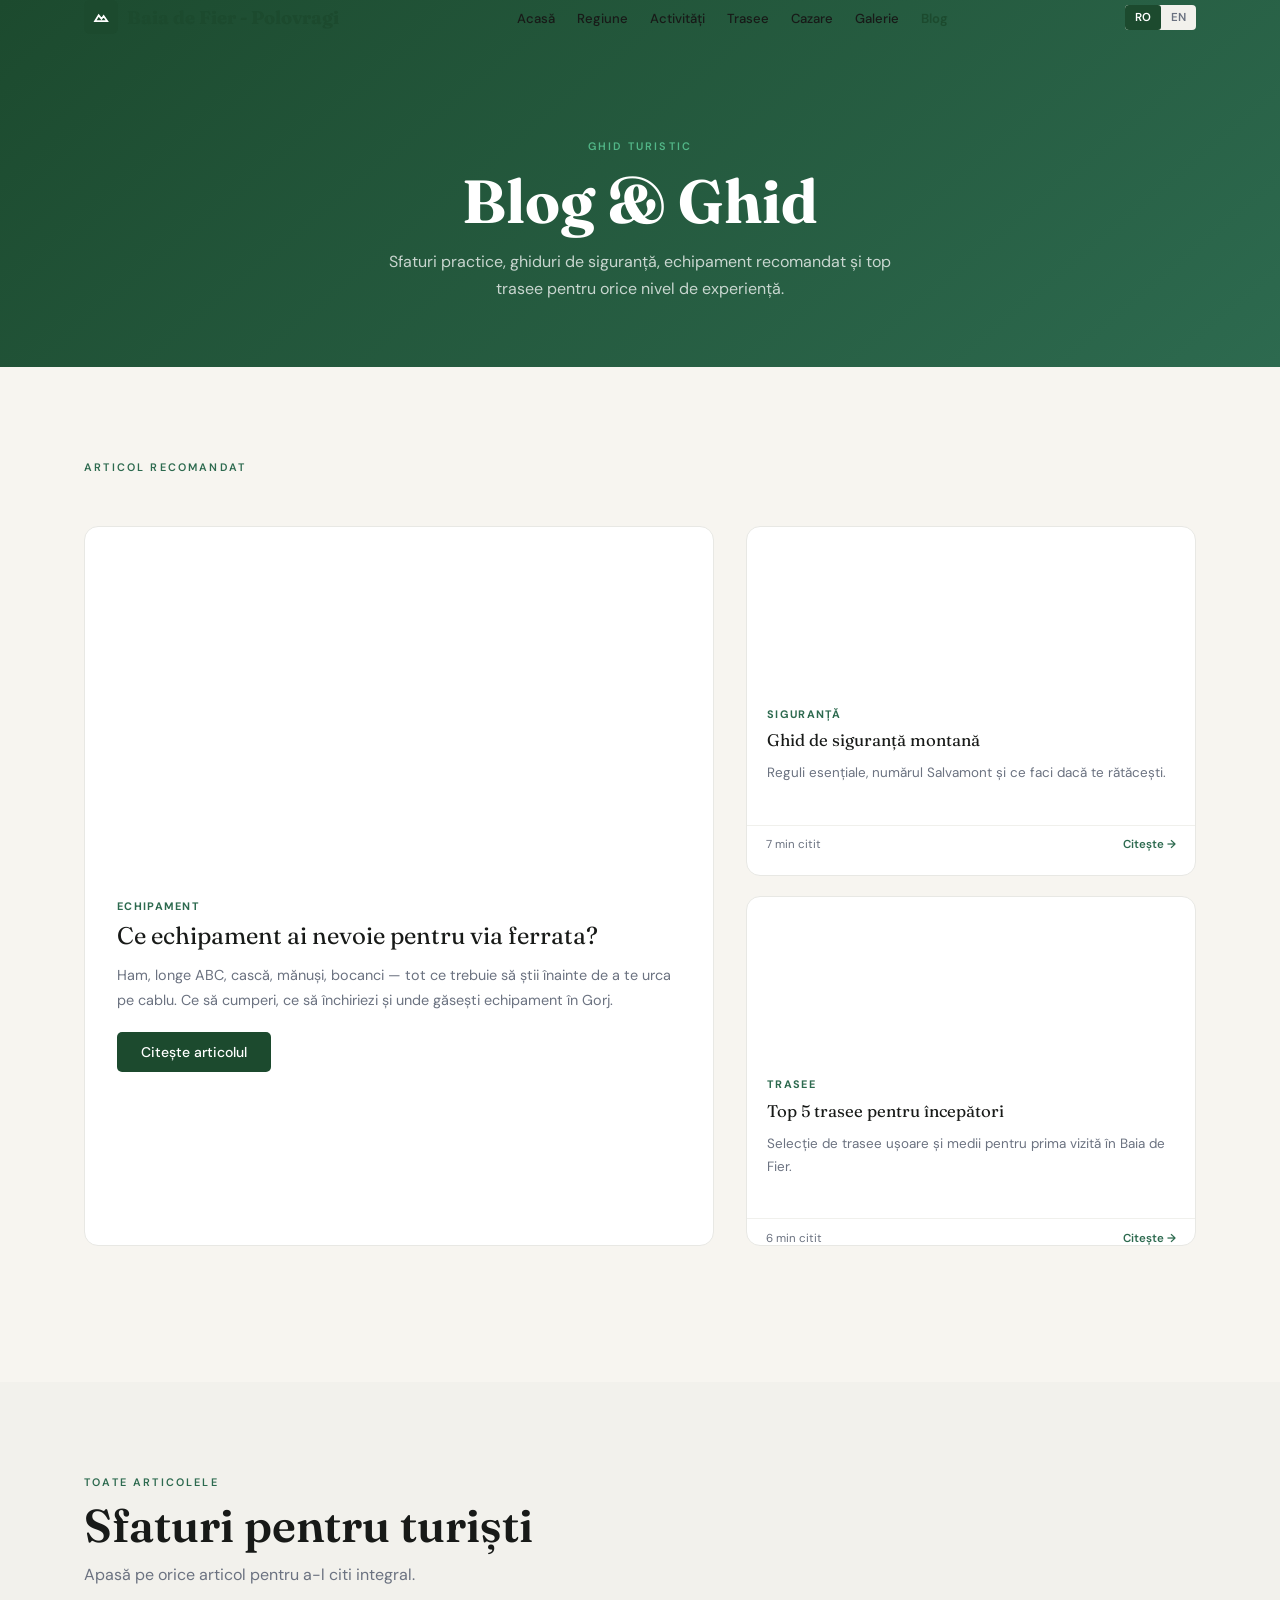
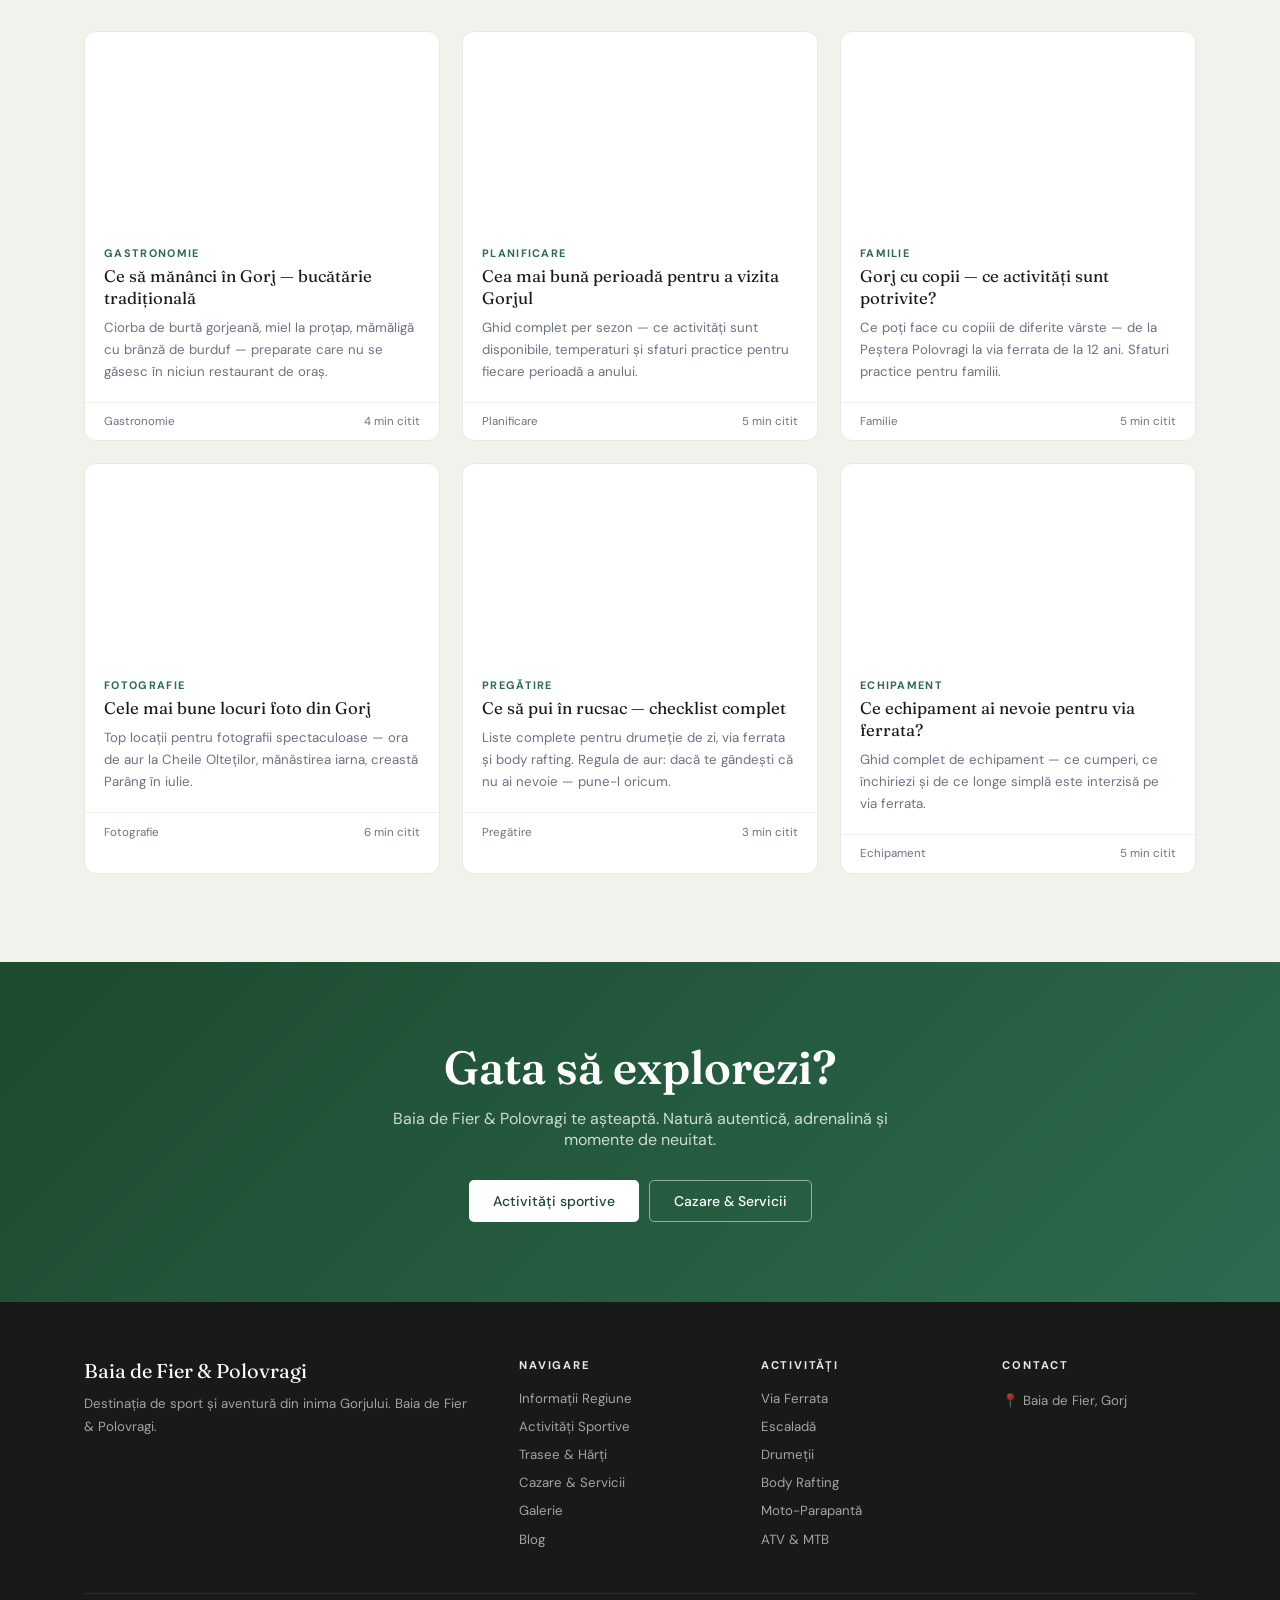
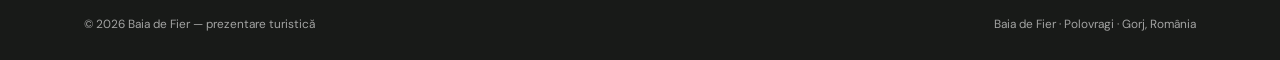
==== blog.html @ fd4edad9 "unu" ====
<!DOCTYPE html>
<html lang="ro">
<head>
  <meta charset="UTF-8">
  <meta name="viewport" content="width=device-width, initial-scale=1.0">
  <title>Baia de Fier · Blog &amp; Ghid Turistic</title>
  <link rel="stylesheet" href="style.css">
  <style>
    .bl-grid { display: grid; grid-template-columns: repeat(3,1fr); gap: 1.35rem; }
    @media(max-width:920px){ .bl-grid { grid-template-columns:1fr 1fr; } }
    @media(max-width:600px){ .bl-grid { grid-template-columns:1fr; } }
    .bl-featured { display: grid; grid-template-columns: 1.4fr 1fr; gap: 2rem; margin-bottom: 3rem; }
    .bl-feat-card { border-radius: 14px; overflow: hidden; border: 1px solid #E8E8E4; background: #fff; transition: transform .25s, box-shadow .25s; }
    .bl-feat-card:hover { transform: translateY(-4px); box-shadow: 0 10px 30px rgba(0,0,0,.1); }
    .bl-feat-img { height: 340px; background-size: cover; background-position: center; }
    .bl-feat-body { padding: 2rem; }
    .bl-feat-body .bl-cat { margin-bottom: .6rem; }
    .bl-feat-body .bl-title { font-family: var(--fd); font-size: 1.5rem; margin-bottom: .75rem; line-height: 1.2; }
    .bl-feat-body .bl-exc { font-size: .9rem; color: var(--gray); line-height: 1.7; margin-bottom: 1.25rem; }
    @media(max-width:920px){ .bl-featured { grid-template-columns:1fr; } .bl-feat-img { height:240px; } }
  </style>
</head>
<body data-page="blog">

<div class="ph">
  <div class="ph-bg" style="background-image:url('https://picsum.photos/seed/blog-trails3/1400/600')"></div>
  <div class="ph-cnt wrap">
    <span class="stag" data-ro="Ghid turistic" data-en="Travel guide">Ghid turistic</span>
    <h1 class="ph-title" data-ro="Blog &amp; Ghid" data-en="Blog &amp; Guide">Blog &amp; Ghid</h1>
    <p class="ph-sub" data-ro="Sfaturi practice, ghiduri de siguranță, echipament recomandat și top trasee pentru orice nivel de experiență." data-en="Practical tips, safety guides, recommended equipment and top trails for any experience level.">Sfaturi practice, ghiduri de siguranță, echipament recomandat și top trasee pentru orice nivel de experiență.</p>
  </div>
</div>

<!-- ══ FEATURED ══ -->
<section>
  <div class="wrap">
    <div class="sh fi-in">
      <span class="stag" data-ro="Articol recomandat" data-en="Featured article">Articol recomandat</span>
    </div>
    <div class="bl-featured fi-in">
      <div class="bl-feat-card" onclick="openArticle('gear')" style="cursor:pointer">
        <div class="bl-feat-img" style="background-image:url('https://contents.mediadecathlon.com/p2894906/k$0b443c9e25408b5d64302c4f862b2911/1920x0/3000pt1999/6000xcr3998/default.jpg?format=auto')"></div>
        <div class="bl-feat-body">
          <div class="bl-cat" data-ro="Echipament" data-en="Equipment">Echipament</div>
          <div class="bl-title" data-ro="Ce echipament ai nevoie pentru via ferrata?" data-en="What equipment do you need for via ferrata?">Ce echipament ai nevoie pentru via ferrata?</div>
          <div class="bl-exc" data-ro="Ham, longe ABC, cască, mănuși, bocanci — tot ce trebuie să știi înainte de a te urca pe cablu. Ce să cumperi, ce să închiriezi și unde găsești echipament în Gorj." data-en="Harness, ABC lanyard, helmet, gloves, boots — everything you need to know before getting on the cable. What to buy, what to rent and where to find equipment in Gorj.">Ham, longe ABC, cască, mănuși, bocanci — tot ce trebuie să știi înainte de a te urca pe cablu. Ce să cumperi, ce să închiriezi și unde găsești echipament în Gorj.</div>
          <span class="btn btn-g" style="pointer-events:none" data-ro="Citește articolul" data-en="Read article">Citește articolul</span>
        </div>
      </div>
      <div style="display:flex;flex-direction:column;gap:1.25rem">
        <div class="bl-feat-card" onclick="openArticle('safety')" style="cursor:pointer;flex:1">
          <div class="bl-feat-img" style="height:160px;background-image:url('https://www.experimenteaza.ro/img/cms/Blog%20images/trasee-montane-romania-14.jpg')"></div>
          <div class="bl-feat-body" style="padding:1.25rem">
            <div class="bl-cat" data-ro="Siguranță" data-en="Safety">Siguranță</div>
            <div class="bl-title" style="font-size:1.05rem" data-ro="Ghid de siguranță montană" data-en="Mountain safety guide">Ghid de siguranță montană</div>
            <div class="bl-exc" style="font-size:.84rem" data-ro="Reguli esențiale, numărul Salvamont și ce faci dacă te rătăcești." data-en="Essential rules, the Salvamont number and what to do if you get lost.">Reguli esențiale, numărul Salvamont și ce faci dacă te rătăcești.</div>
          </div>
          <div class="bl-ft"><span data-ro="7 min citit" data-en="7 min read">7 min citit</span><span style="color:var(--gm);font-weight:600" data-ro="Citește →" data-en="Read →">Citește →</span></div>
        </div>
        <div class="bl-feat-card" onclick="openArticle('trails')" style="cursor:pointer;flex:1">
          <div class="bl-feat-img" style="height:160px;background-image:url('https://lh4.googleusercontent.com/proxy/icbj_OOgL5id1TgN_hghYAtWOXfyF91XbpGsp7jiuIK8augYMpP3VASPiBxEh7qeA1uzDY6T6EzM1kDICVzZxSq8J-4b9YzqGs_ooemipY5tjv-e3GSs1U4s4Q')"></div>
          <div class="bl-feat-body" style="padding:1.25rem">
            <div class="bl-cat" data-ro="Trasee" data-en="Trails">Trasee</div>
            <div class="bl-title" style="font-size:1.05rem" data-ro="Top 5 trasee pentru începători" data-en="Top 5 beginner trails">Top 5 trasee pentru începători</div>
            <div class="bl-exc" style="font-size:.84rem" data-ro="Selecție de trasee ușoare și medii pentru prima vizită în Baia de Fier." data-en="Selection of easy and medium trails for a first visit to Baia de Fier.">Selecție de trasee ușoare și medii pentru prima vizită în Baia de Fier.</div>
          </div>
          <div class="bl-ft"><span data-ro="6 min citit" data-en="6 min read">6 min citit</span><span style="color:var(--gm);font-weight:600" data-ro="Citește →" data-en="Read →">Citește →</span></div>
        </div>
      </div>
    </div>
  </div>
</section>

<!-- ══ TOATE ARTICOLELE ══ -->
<section class="sec-alt">
  <div class="wrap">
    <div class="sh fi-in">
      <span class="stag" data-ro="Toate articolele" data-en="All articles">Toate articolele</span>
      <h2 class="stitle" data-ro="Sfaturi pentru turiști" data-en="Tips for tourists">Sfaturi pentru turiști</h2>
      <p class="ssub" data-ro="Apasă pe orice articol pentru a-l citi integral." data-en="Click on any article to read it in full.">Apasă pe orice articol pentru a-l citi integral.</p>
    </div>
    <div class="bl-grid fi-in">

      <div class="bl-card" onclick="openArticle('food')">
        <div class="bl-img" style="background-image:url('https://www.e-retete.ro/files/recipes/mamaliguta-la-cuptor.jpg')"></div>
        <div class="bl-body">
          <div class="bl-cat" data-ro="Gastronomie" data-en="Gastronomy">Gastronomie</div>
          <div class="bl-title" data-ro="Ce să mănânci în Gorj — bucătărie tradițională" data-en="What to eat in Gorj — traditional cuisine">Ce să mănânci în Gorj — bucătărie tradițională</div>
          <div class="bl-exc" data-ro="Ciorba de burtă gorjeană, miel la proțap, mămăligă cu brânză de burduf — preparate care nu se găsesc în niciun restaurant de oraș." data-en="Gorj tripe soup, spit-roasted lamb, polenta with sheep cheese — dishes you won't find in any city restaurant.">Ciorba de burtă gorjeană, miel la proțap, mămăligă cu brânză de burduf — preparate care nu se găsesc în niciun restaurant de oraș.</div>
        </div>
        <div class="bl-ft"><span data-ro="Gastronomie" data-en="Gastronomy">Gastronomie</span><span data-ro="4 min citit" data-en="4 min read">4 min citit</span></div>
      </div>

      <div class="bl-card" onclick="openArticle('season')">
        <div class="bl-img" style="background-image:url('https://picsum.photos/seed/blog-weather1/600/300')"></div>
        <div class="bl-body">
          <div class="bl-cat" data-ro="Planificare" data-en="Planning">Planificare</div>
          <div class="bl-title" data-ro="Cea mai bună perioadă pentru a vizita Gorjul" data-en="Best time to visit Gorj">Cea mai bună perioadă pentru a vizita Gorjul</div>
          <div class="bl-exc" data-ro="Ghid complet per sezon — ce activități sunt disponibile, temperaturi și sfaturi practice pentru fiecare perioadă a anului." data-en="Complete seasonal guide — what activities are available, temperatures and practical tips for each time of year.">Ghid complet per sezon — ce activități sunt disponibile, temperaturi și sfaturi practice pentru fiecare perioadă a anului.</div>
        </div>
        <div class="bl-ft"><span data-ro="Planificare" data-en="Planning">Planificare</span><span data-ro="5 min citit" data-en="5 min read">5 min citit</span></div>
      </div>

      <div class="bl-card" onclick="openArticle('family')">
        <div class="bl-img" style="background-image:url('https://encrypted-tbn0.gstatic.com/images?q=tbn:ANd9GcS_4CjuCdZ4XzBA4hDPydSouZMNAb34M56iOw&s')"></div>
        <div class="bl-body">
          <div class="bl-cat" data-ro="Familie" data-en="Family">Familie</div>
          <div class="bl-title" data-ro="Gorj cu copii — ce activități sunt potrivite?" data-en="Gorj with kids — what activities are suitable?">Gorj cu copii — ce activități sunt potrivite?</div>
          <div class="bl-exc" data-ro="Ce poți face cu copiii de diferite vârste — de la Peștera Polovragi la via ferrata de la 12 ani. Sfaturi practice pentru familii." data-en="What to do with children of different ages — from Polovragi Cave to via ferrata from age 12. Practical tips for families.">Ce poți face cu copiii de diferite vârste — de la Peștera Polovragi la via ferrata de la 12 ani. Sfaturi practice pentru familii.</div>
        </div>
        <div class="bl-ft"><span data-ro="Familie" data-en="Family">Familie</span><span data-ro="5 min citit" data-en="5 min read">5 min citit</span></div>
      </div>

      <div class="bl-card" onclick="openArticle('photo')">
        <div class="bl-img" style="background-image:url('https://www.radiooltenia.ro/wp-content/uploads/2024/04/polovragi.jpg')"></div>
        <div class="bl-body">
          <div class="bl-cat" data-ro="Fotografie" data-en="Photography">Fotografie</div>
          <div class="bl-title" data-ro="Cele mai bune locuri foto din Gorj" data-en="Best photo spots in Gorj">Cele mai bune locuri foto din Gorj</div>
          <div class="bl-exc" data-ro="Top locații pentru fotografii spectaculoase — ora de aur la Cheile Olteților, mănăstirea iarna, creastă Parâng în iulie." data-en="Top locations for spectacular photos — golden hour at Cheile Olteților, the monastery in winter, Parâng ridge in July.">Top locații pentru fotografii spectaculoase — ora de aur la Cheile Olteților, mănăstirea iarna, creastă Parâng în iulie.</div>
        </div>
        <div class="bl-ft"><span data-ro="Fotografie" data-en="Photography">Fotografie</span><span data-ro="6 min citit" data-en="6 min read">6 min citit</span></div>
      </div>

      <div class="bl-card" onclick="openArticle('pack')">
        <div class="bl-img" style="background-image:url('https://cdn.backpacker.com/wp-content/uploads/2025/04/backpacking-maven-Megan-Robertson_h.jpg')"></div>
        <div class="bl-body">
          <div class="bl-cat" data-ro="Pregătire" data-en="Preparation">Pregătire</div>
          <div class="bl-title" data-ro="Ce să pui în rucsac — checklist complet" data-en="What to pack — complete checklist">Ce să pui în rucsac — checklist complet</div>
          <div class="bl-exc" data-ro="Liste complete pentru drumeție de zi, via ferrata și body rafting. Regula de aur: dacă te gândești că nu ai nevoie — pune-l oricum." data-en="Complete lists for a day hike, via ferrata and body rafting. Golden rule: if you think you don't need it — pack it anyway.">Liste complete pentru drumeție de zi, via ferrata și body rafting. Regula de aur: dacă te gândești că nu ai nevoie — pune-l oricum.</div>
        </div>
        <div class="bl-ft"><span data-ro="Pregătire" data-en="Preparation">Pregătire</span><span data-ro="3 min citit" data-en="3 min read">3 min citit</span></div>
      </div>

      <div class="bl-card" onclick="openArticle('gear')">
        <div class="bl-img" style="background-image:url('https://contents.mediadecathlon.com/p2894906/k$0b443c9e25408b5d64302c4f862b2911/1920x0/3000pt1999/6000xcr3998/default.jpg?format=auto')"></div>
        <div class="bl-body">
          <div class="bl-cat" data-ro="Echipament" data-en="Equipment">Echipament</div>
          <div class="bl-title" data-ro="Ce echipament ai nevoie pentru via ferrata?" data-en="What equipment do you need for via ferrata?">Ce echipament ai nevoie pentru via ferrata?</div>
          <div class="bl-exc" data-ro="Ghid complet de echipament — ce cumperi, ce închiriezi și de ce longe simplă este interzisă pe via ferrata." data-en="Complete equipment guide — what to buy, what to rent and why a simple lanyard is forbidden on via ferrata.">Ghid complet de echipament — ce cumperi, ce închiriezi și de ce longe simplă este interzisă pe via ferrata.</div>
        </div>
        <div class="bl-ft"><span data-ro="Echipament" data-en="Equipment">Echipament</span><span data-ro="5 min citit" data-en="5 min read">5 min citit</span></div>
      </div>

    </div>
  </div>
</section>

<script src="components.js"></script>
<script src="articles.js"></script>
</body>
</html>
---- style.css ----
/* ═══════════════════════════════════════════
   Baia de Fier — Shared Stylesheet
   ═══════════════════════════════════════════ */

@import url('https://fonts.googleapis.com/css2?family=Fraunces:ital,opsz,wght@0,9..144,300;0,9..144,600;0,9..144,700;1,9..144,400&family=DM+Sans:wght@300;400;500;600&display=swap');

/* ── VARIABLES ── */
:root {
  --gd:    #1C4A2E;   /* green dark  */
  --gm:    #2D6A4F;   /* green mid   */
  --gl:    #52B788;   /* green light */
  --gp:    #D8F3DC;   /* green pale  */
  --white: #F7F5F0;
  --dark:  #181A18;
  --gray:  #6B7280;
  --grl:   #F2F1EC;   /* gray light  */
  --fd: 'Fraunces', Georgia, serif;
  --fb: 'DM Sans', system-ui, sans-serif;
  --nh: 70px;
}

/* ── RESET ── */
*, *::before, *::after { box-sizing: border-box; margin: 0; padding: 0; }
html { scroll-behavior: smooth; }
body { font-family: var(--fb); background: var(--white); color: var(--dark); overflow-x: hidden; }
img  { display: block; width: 100%; object-fit: cover; }
a    { text-decoration: none; color: inherit; }
ul   { list-style: none; }

/* ── TYPOGRAPHY ── */
h1,h2,h3,h4 { font-family: var(--fd); font-weight: 600; line-height: 1.12; }
.stag {
  display: inline-block; font-family: var(--fb);
  font-size: .68rem; font-weight: 600; letter-spacing: .2em;
  text-transform: uppercase; color: var(--gm); margin-bottom: .65rem;
}
.stitle { font-size: clamp(1.9rem, 3.6vw, 2.9rem); }
.ssub   { font-size: 1rem; color: var(--gray); max-width: 560px; line-height: 1.75; margin-top: .6rem; }

/* ── LAYOUT ── */
.wrap { max-width: 1160px; margin: 0 auto; padding: 0 24px; }
section { padding: 88px 0; }
.sh   { margin-bottom: 2.6rem; }
.sh.c { text-align: center; }
.sh.c .ssub { margin: .6rem auto 0; }

/* ── BUTTONS ── */
.btn {
  display: inline-flex; align-items: center; gap: 7px;
  padding: 11px 24px; border-radius: 5px;
  font-family: var(--fb); font-size: .875rem; font-weight: 500;
  cursor: pointer; border: none; transition: all .22s ease;
  white-space: nowrap;
}
.btn-g  { background: var(--gd); color: #fff; }
.btn-g:hover { background: var(--gm); transform: translateY(-2px); }
.btn-o  { background: transparent; color: var(--gd); border: 1.5px solid var(--gd); }
.btn-o:hover { background: var(--gd); color: #fff; }
.btn-w  { background: #fff; color: var(--gd); }
.btn-w:hover { background: var(--gp); }
.btn-wo { background: transparent; color: #fff; border: 1.5px solid rgba(255,255,255,.5); }
.btn-wo:hover { background: rgba(255,255,255,.1); }

/* ── NAV ── */
#nav {
  position: fixed; top: 0; left: 0; right: 0;
  height: var(--nh); z-index: 1000;
  transition: background .3s, box-shadow .3s;
}
#nav.s {
  background: rgba(247,245,240,.96);
  backdrop-filter: blur(14px);
  box-shadow: 0 1px 0 rgba(0,0,0,.07);
}
.nav-in { display: flex; align-items: center; justify-content: space-between; height: 100%; }
.nav-logo {
  display: flex; align-items: center; gap: 9px;
  font-family: var(--fd); font-size: 1.15rem; font-weight: 700;
  color: #fff; transition: color .3s; flex-shrink: 0;
}
body:not(.hero-page) #nav .nav-logo,
#nav.s .nav-logo { color: var(--gd); }
.logo-box {
  width: 34px; height: 34px; background: var(--gd);
  border-radius: 6px; display: flex; align-items: center; justify-content: center;
  flex-shrink: 0;
}
.nav-ul { display: flex; align-items: center; gap: 2px; }
.nav-ul a {
  font-size: .82rem; font-weight: 500; padding: 6px 10px; border-radius: 4px;
  color: rgba(255,255,255,.88); transition: all .2s; white-space: nowrap;
}
body:not(.hero-page) #nav .nav-ul a,
#nav.s .nav-ul a { color: var(--dark); }
.nav-ul a:hover { background: rgba(255,255,255,.14); }
body:not(.hero-page) #nav .nav-ul a:hover,
#nav.s .nav-ul a:hover { background: var(--gp); color: var(--gd); }
.nav-ul a.active { color: var(--gl) !important; }
body:not(.hero-page) #nav .nav-ul a.active,
#nav.s .nav-ul a.active { color: var(--gd) !important; font-weight: 600; }
.nav-r { display: flex; align-items: center; gap: 10px; }
.ls { display: flex; background: rgba(255,255,255,.14); border-radius: 4px; overflow: hidden; }
body:not(.hero-page) #nav .ls,
#nav.s .ls { background: var(--grl); }
.lb {
  padding: 5px 10px; font-size: .72rem; font-weight: 600;
  color: rgba(255,255,255,.65); cursor: pointer; border: none;
  background: none; font-family: var(--fb); transition: all .2s;
}
body:not(.hero-page) #nav .lb,
#nav.s .lb { color: var(--gray); }
.lb.a { background: var(--gd) !important; color: #fff !important; border-radius: 3px; }
.hb { display: none; flex-direction: column; gap: 5px; cursor: pointer; padding: 4px; }
.hb span { display: block; width: 22px; height: 2px; background: #fff; border-radius: 2px; transition: all .3s; }
body:not(.hero-page) #nav .hb span,
#nav.s .hb span { background: var(--dark); }

/* ── MOBILE MENU ── */
.mm {
  display: none; position: fixed; top: var(--nh); left: 0; right: 0;
  background: rgba(247,245,240,.97); backdrop-filter: blur(14px);
  padding: 1.25rem; flex-direction: column; gap: 3px;
  border-bottom: 1px solid #E5E5DF; z-index: 999;
}
.mm.on { display: flex; }
.mm a { padding: 11px 14px; border-radius: 7px; font-weight: 500; color: var(--dark); transition: background .2s; }
.mm a:hover { background: var(--gp); color: var(--gd); }
.mm a.active { background: var(--gp); color: var(--gd); font-weight: 600; }

/* ── PAGE HERO (sub-pages) ── */
.ph {
  padding: calc(var(--nh) + 64px) 0 64px;
  position: relative; overflow: hidden;
  background: linear-gradient(140deg, var(--gd) 0%, var(--gm) 100%);
  color: #fff; text-align: center;
}
.ph-bg {
  position: absolute; inset: 0;
  background-size: cover; background-position: center;
  opacity: .18;
}
.ph-cnt { position: relative; }
.ph .stag { color: var(--gl); }
.ph-title { font-family: var(--fd); font-size: clamp(2.2rem, 5vw, 3.8rem); font-weight: 700; margin-top: .3rem; }
.ph-sub { opacity: .75; max-width: 520px; margin: .75rem auto 0; line-height: 1.7; }

/* ── HERO (homepage) ── */
#hero {
  position: relative; height: 100vh; min-height: 600px;
  display: flex; align-items: center; overflow: hidden;
}
.h-bg { position: absolute; inset: 0; background-size: cover; background-position: center; }
.h-ov { position: absolute; inset: 0; background: linear-gradient(140deg, rgba(18,52,26,.74) 0%, rgba(0,0,0,.3) 100%); }
.h-cnt { position: relative; text-align: center; color: #fff; max-width: 740px; padding: 0 24px; margin: 0 auto; }
.h-pill {
  display: inline-flex; align-items: center; gap: 8px;
  background: rgba(255,255,255,.11); border: 1px solid rgba(255,255,255,.22);
  backdrop-filter: blur(4px); padding: 6px 18px; border-radius: 100px;
  font-size: .73rem; font-weight: 500; letter-spacing: .1em;
  text-transform: uppercase; margin-bottom: 1.4rem;
}
.h-pill::before { content:''; width:6px; height:6px; background:var(--gl); border-radius:50%; }
.h-title { font-size: clamp(2.9rem, 7.5vw, 5.6rem); font-weight: 700; letter-spacing: -.025em; margin-bottom: 1.1rem; }
.h-title em { font-style: italic; color: var(--gl); }
.h-sub { font-size: 1.05rem; line-height: 1.72; opacity: .84; margin-bottom: 2rem; max-width: 520px; margin-left: auto; margin-right: auto; }
.h-ctas { display: flex; gap: 10px; justify-content: center; flex-wrap: wrap; }
.h-scroll {
  position: absolute; bottom: 1.8rem; left: 50%; transform: translateX(-50%);
  display: flex; flex-direction: column; align-items: center; gap: 5px;
  color: rgba(255,255,255,.5); font-size: .68rem; letter-spacing: .12em; text-transform: uppercase;
  animation: bob 2.2s ease infinite;
}
@keyframes bob { 0%,100%{transform:translateX(-50%) translateY(0)} 50%{transform:translateX(-50%) translateY(7px)} }

/* ── STATS BAR ── */
.stats { background: var(--gd); }
.stats-g { display: grid; grid-template-columns: repeat(4,1fr); max-width: 1160px; margin: 0 auto; }
.stat { padding: 26px 20px; text-align: center; color: #fff; border-right: 1px solid rgba(255,255,255,.1); }
.stat:last-child { border: none; }
.stat-n { font-family: var(--fd); font-size: 2rem; font-weight: 700; color: var(--gl); }
.stat-l { font-size: .73rem; opacity: .65; margin-top: 3px; letter-spacing: .07em; text-transform: uppercase; }

/* ── TWO COLUMN ── */
.tc { display: grid; grid-template-columns: 1fr 1fr; gap: 5rem; align-items: center; }
.tc.rev { direction: rtl; }
.tc.rev > * { direction: ltr; }
.img-w { position: relative; }
.img-main { border-radius: 12px; height: 420px; object-fit: cover; width: 100%; }
.img-acc { position: absolute; bottom: -28px; right: -28px; width: 52%; height: 190px; border-radius: 10px; border: 5px solid var(--white); object-fit: cover; }
.fi-list { margin-top: 1.4rem; display: flex; flex-direction: column; gap: 11px; }
.fi { display: flex; align-items: flex-start; gap: 11px; font-size: .88rem; line-height: 1.55; }
.fi-icon { width: 34px; height: 34px; flex-shrink: 0; background: var(--gp); border-radius: 7px; display: flex; align-items: center; justify-content: center; }
.fi strong { display: block; margin-bottom: 2px; }
.fi small { color: var(--gray); font-size: .83rem; }

/* ── ACTIVITY CARDS ── */
.card-ov  { position: absolute; inset: 0; background: linear-gradient(to top, rgba(12,38,18,.88) 0%, transparent 55%); }
.card-cnt { position: absolute; bottom: 0; left: 0; right: 0; padding: 1.4rem; color: #fff; }
.card-tag { font-size: .66rem; font-weight: 700; letter-spacing: .14em; text-transform: uppercase; color: var(--gl); margin-bottom: .35rem; }
.card-title { font-family: var(--fd); font-size: 1.4rem; font-weight: 600; }
.card-lnk { display: inline-flex; align-items: center; gap: 4px; font-size: .78rem; margin-top: .5rem; color: rgba(255,255,255,.7); transition: color .2s; }
.card-lnk:hover { color: var(--gl); }
.card-desc { font-size: .8rem; opacity: .78; margin-top: .35rem; line-height: 1.55; }

/* ── PREVIEW GRIDS (homepage) ── */
.prev-2 { display: grid; grid-template-columns: 1fr 1fr; gap: 1.25rem; }
.prev-2 .pc { border-radius: 12px; overflow: hidden; position: relative; height: 360px; cursor: pointer; transition: transform .3s; }
.prev-2 .pc:first-child { height: 380px; }
.prev-2 .pc:hover { transform: translateY(-5px); }
.pc-bg { position: absolute; inset: 0; background-size: cover; background-position: center; transition: transform .55s; }
.prev-2 .pc:hover .pc-bg { transform: scale(1.05); }

.prev-3 { display: grid; grid-template-columns: repeat(3,1fr); gap: 1.25rem; }

/* ── TRAIL CARDS ── */
.tr-card { background: #fff; border-radius: 12px; overflow: hidden; box-shadow: 0 2px 14px rgba(0,0,0,.055); }
.tr-img { height: 195px; background-size: cover; background-position: center; }
.tr-body { padding: 1.4rem; }
.tr-meta { display: flex; gap: .65rem; margin-bottom: .65rem; flex-wrap: wrap; }
.badge { display: inline-flex; align-items: center; gap: 3px; font-size: .68rem; font-weight: 600; padding: 3px 10px; border-radius: 100px; }
.bg { background: var(--gp); color: var(--gd); }
.bo { background: #FFF3E0; color: #E65100; }
.br { background: #FFEBEE; color: #C62828; }
.bn { background: #F0F0EC; color: #555; }
.tr-name { font-family: var(--fd); font-size: 1.12rem; margin-bottom: .45rem; }
.tr-desc { font-size: .84rem; color: var(--gray); line-height: 1.65; }

/* ── CAZARE CARDS ── */
.cc { background: #fff; border-radius: 12px; overflow: hidden; border: 1px solid #E8E8E4; transition: box-shadow .25s, transform .25s; }
.cc:hover { box-shadow: 0 8px 28px rgba(0,0,0,.1); transform: translateY(-4px); }
.cc-img { height: 195px; background-size: cover; background-position: center; }
.cc-body { padding: 1.15rem 1.25rem .5rem; }
.cc-type { font-size: .68rem; font-weight: 700; text-transform: uppercase; letter-spacing: .1em; color: var(--gm); margin-bottom: .2rem; }
.cc-name { font-family: var(--fd); font-size: 1.05rem; margin-bottom: .2rem; }
.stars { color: #F59E0B; font-size: .78rem; }
.cc-det { font-size: .8rem; color: var(--gray); line-height: 1.65; margin-top: .45rem; }
.cc-ft { display: flex; align-items: center; justify-content: space-between; padding: .75rem 1.25rem 1.15rem; }
.cc-price { font-family: var(--fd); font-weight: 600; font-size: .95rem; color: var(--gd); }
.cc-price span { font-size: .72rem; font-weight: 400; color: var(--gray); }

/* ── GALLERY ── */
.gg { columns: 3; gap: 10px; margin-top: 2.25rem; }
.gi { break-inside: avoid; border-radius: 8px; overflow: hidden; margin-bottom: 10px; position: relative; cursor: pointer; }
.gi img { transition: transform .4s; width: 100%; display: block; }
.gi:hover img { transform: scale(1.04); }
.gi-ov { position: absolute; inset: 0; background: rgba(18,52,28,.42); opacity: 0; transition: opacity .3s; display: flex; align-items: center; justify-content: center; }
.gi:hover .gi-ov { opacity: 1; }

/* Lightbox */
#lb { display: none; position: fixed; inset: 0; z-index: 2000; background: rgba(0,0,0,.92); align-items: center; justify-content: center; }
#lb.on { display: flex; }
#lb img { max-width: 90vw; max-height: 90vh; border-radius: 8px; object-fit: contain; }
#lb-x { position: absolute; top: 1.25rem; right: 1.5rem; color: #fff; font-size: 1.8rem; cursor: pointer; background: none; border: none; }

/* ── BLOG CARDS ── */
.bl-card { border-radius: 12px; overflow: hidden; border: 1px solid #E8E8E4; transition: transform .25s, box-shadow .25s; background: #fff; }
.bl-card:hover { transform: translateY(-4px); box-shadow: 0 8px 26px rgba(0,0,0,.085); }
.bl-img { height: 195px; background-size: cover; background-position: center; }
.bl-body { padding: 1.2rem; }
.bl-cat { font-size: .68rem; font-weight: 700; letter-spacing: .12em; text-transform: uppercase; color: var(--gm); margin-bottom: .4rem; }
.bl-title { font-family: var(--fd); font-size: 1.05rem; margin-bottom: .45rem; line-height: 1.3; }
.bl-exc { font-size: .83rem; color: var(--gray); line-height: 1.65; }
.bl-ft { display: flex; justify-content: space-between; padding: .7rem 1.2rem; border-top: 1px solid #F0F0EC; font-size: .72rem; color: var(--gray); }

/* ── REVIEWS ── */
.rv-g { display: grid; grid-template-columns: repeat(3,1fr); gap: 1.35rem; margin-top: 1.75rem; }
.rv { background: #fff; border-radius: 12px; padding: 1.6rem; box-shadow: 0 2px 12px rgba(0,0,0,.045); }
.rv-stars { color: #F59E0B; margin-bottom: .65rem; font-size: .88rem; }
.rv-txt { font-size: .88rem; line-height: 1.72; color: var(--gray); font-style: italic; margin-bottom: .9rem; }
.rv-who { display: flex; align-items: center; gap: 9px; }
.rv-av { width: 36px; height: 36px; border-radius: 50%; background: var(--gp); display: flex; align-items: center; justify-content: center; font-weight: 700; font-size: .82rem; color: var(--gd); flex-shrink: 0; }
.rv-n { font-weight: 600; font-size: .85rem; }
.rv-l { font-size: .72rem; color: var(--gray); }

/* ── CAZARE TABS ── */
.ctabs { display: flex; gap: 7px; margin-bottom: 2.25rem; flex-wrap: wrap; }
.ctab { padding: 7px 18px; border-radius: 100px; font-size: .83rem; font-weight: 500; cursor: pointer; border: 1.5px solid #DEDED8; background: #fff; color: var(--gray); transition: all .2s; font-family: var(--fb); }
.ctab.a { background: var(--gd); color: #fff; border-color: var(--gd); }
.ctab:hover:not(.a) { border-color: var(--gm); color: var(--gd); }

/* ── MAP PLACEHOLDER ── */
.map-ph { background: #E8F5E9; border-radius: 12px; height: 360px; display: flex; flex-direction: column; align-items: center; justify-content: center; gap: 10px; border: 2px dashed var(--gl); color: var(--gm); }
.map-ph svg { width: 44px; height: 44px; opacity: .45; }
.map-ph p { font-size: .86rem; opacity: .65; }
.map-ph strong { font-size: 1rem; }

/* ── CTA BANNER ── */
.cta { background: linear-gradient(135deg, var(--gd) 0%, var(--gm) 100%); padding: 80px 0; text-align: center; color: #fff; }
.cta h2 { font-family: var(--fd); font-size: clamp(1.9rem, 3.8vw, 2.9rem); margin-bottom: .9rem; }
.cta p { opacity: .78; margin-bottom: 1.9rem; max-width: 500px; margin-left: auto; margin-right: auto; }
.cta-ctas { display: flex; gap: 10px; justify-content: center; flex-wrap: wrap; }

/* ── FOOTER ── */
footer { background: var(--dark); color: rgba(255,255,255,.6); padding: 56px 0 28px; }
.ft-g { display: grid; grid-template-columns: 2fr 1fr 1fr 1fr; gap: 3rem; padding-bottom: 2.75rem; border-bottom: 1px solid rgba(255,255,255,.08); }
.ft-brand { font-family: var(--fd); color: #fff; font-size: 1.25rem; margin-bottom: .6rem; }
.ft-desc { font-size: .83rem; line-height: 1.72; }
.ft-h { font-size: .7rem; font-weight: 700; letter-spacing: .16em; text-transform: uppercase; color: rgba(255,255,255,.9); margin-bottom: .9rem; }
.ft-ul li + li { margin-top: .45rem; }
.ft-ul a { font-size: .83rem; transition: color .2s; }
.ft-ul a:hover { color: var(--gl); }
.ft-bot { display: flex; justify-content: space-between; align-items: center; padding-top: 1.4rem; font-size: .74rem; }

/* ── INFO CARDS (region full page) ── */
.ri-g { display: grid; grid-template-columns: repeat(3,1fr); gap: 1.4rem; }
.ri-card { background: var(--grl); border-radius: 12px; overflow: hidden; }
.ri-img { height: 190px; object-fit: cover; width: 100%; }
.ri-body { padding: 1.4rem; }
.ri-body h3 { font-family: var(--fd); font-size: 1.1rem; margin-bottom: .45rem; }
.ri-body p { font-size: .86rem; color: var(--gray); line-height: 1.7; }

/* ── ACTIVITIES FULL GRID ── */
.af { display: grid; grid-template-columns: repeat(4,1fr); gap: .9rem; }
.afc { border-radius: 10px; overflow: hidden; position: relative; height: 250px; transition: transform .28s; cursor: pointer; }
.afc:nth-child(1),.afc:nth-child(2) { grid-column: span 2; height: 320px; }
.afc:hover { transform: translateY(-4px); }
.afc-bg { position: absolute; inset: 0; background-size: cover; background-position: center; }

/* ── SCROLL FADE ── */
.fi-in { opacity: 0; transform: translateY(22px); transition: opacity .55s ease, transform .55s ease; }
.fi-in.vis { opacity: 1; transform: none; }

/* ── SECTION DIVIDERS ── */
.sec-alt { background: var(--grl); }
.sec-dark { background: var(--gd); color: #fff; }
.sec-dark .stag { color: var(--gl); }
.sec-dark .stitle { color: #fff; }
.sec-dark .ssub { color: rgba(255,255,255,.65); }
.sec-green { background: var(--gp); }

/* ── RESPONSIVE ── */
@media(max-width:920px) {
  .nav-ul { display: none; }
  .hb { display: flex; }
  .tc { grid-template-columns: 1fr; gap: 2.2rem; }
  .tc.rev { direction: ltr; }
  .img-acc { display: none; }
  .ri-g,.rv-g { grid-template-columns: 1fr; }
  .gg { columns: 2; }
  .stats-g { grid-template-columns: repeat(2,1fr); }
  .ft-g { grid-template-columns: 1fr 1fr; gap: 2rem; }
  .af { grid-template-columns: 1fr 1fr; }
  .afc:nth-child(1),.afc:nth-child(2) { grid-column: span 2; }
  .prev-3 { grid-template-columns: 1fr 1fr; }
  .prev-2 .pc:first-child { height: 310px; }
}
@media(max-width:600px) {
  section { padding: 64px 0; }
  .prev-2 { grid-template-columns: 1fr; }
  .prev-3 { grid-template-columns: 1fr; }
  .af { grid-template-columns: 1fr; }
  .afc:nth-child(1),.afc:nth-child(2) { grid-column: auto; }
  .gg { columns: 1; }
  .stats-g { grid-template-columns: repeat(2,1fr); }
  .ft-g { grid-template-columns: 1fr; }
  .ft-bot { flex-direction: column; gap: .5rem; text-align: center; }
  .rv-g { grid-template-columns: 1fr; }
}

/* ── ARTICLE MODAL ── */
.modal-overlay {
  display: none; position: fixed; inset: 0; z-index: 3000;
  background: rgba(0,0,0,.6); backdrop-filter: blur(6px);
  align-items: center; justify-content: center; padding: 20px;
}
.modal-overlay.on { display: flex; }
.modal-box {
  background: var(--white); border-radius: 16px;
  max-width: 720px; width: 100%; max-height: 88vh;
  overflow-y: auto; position: relative;
  box-shadow: 0 24px 80px rgba(0,0,0,.25);
  animation: mslide .28s ease;
}
@keyframes mslide { from{opacity:0;transform:translateY(18px)} to{opacity:1;transform:none} }
.modal-img { width: 100%; height: 280px; object-fit: cover; border-radius: 16px 16px 0 0; }
.modal-body { padding: 2rem 2.25rem 2.5rem; }
.modal-cat { font-size: .68rem; font-weight: 700; letter-spacing: .14em; text-transform: uppercase; color: var(--gm); margin-bottom: .5rem; }
.modal-title { font-family: var(--fd); font-size: 1.65rem; font-weight: 700; line-height: 1.15; margin-bottom: 1.1rem; }
.modal-content { font-size: .93rem; line-height: 1.8; color: #3a3a3a; }
.modal-content p { margin-bottom: 1rem; }
.modal-content h4 { font-family: var(--fd); font-size: 1.05rem; margin: 1.4rem 0 .5rem; color: var(--gd); }
.modal-content ul { padding-left: 1.2rem; margin-bottom: 1rem; }
.modal-content ul li { margin-bottom: .4rem; list-style: disc; }
.modal-content strong { color: var(--dark); }
.modal-close {
  position: absolute; top: 14px; right: 16px;
  width: 34px; height: 34px; border-radius: 50%;
  background: rgba(0,0,0,.35); border: none; cursor: pointer;
  display: flex; align-items: center; justify-content: center;
  color: #fff; font-size: 1.1rem; line-height: 1; transition: background .2s;
}
.modal-close:hover { background: rgba(0,0,0,.6); }
.bl-card, .bl-feat-card { cursor: pointer; }
@media(max-width:600px) { .modal-body { padding: 1.4rem 1.25rem 2rem; } .modal-img { height: 200px; } .modal-title { font-size: 1.3rem; } }
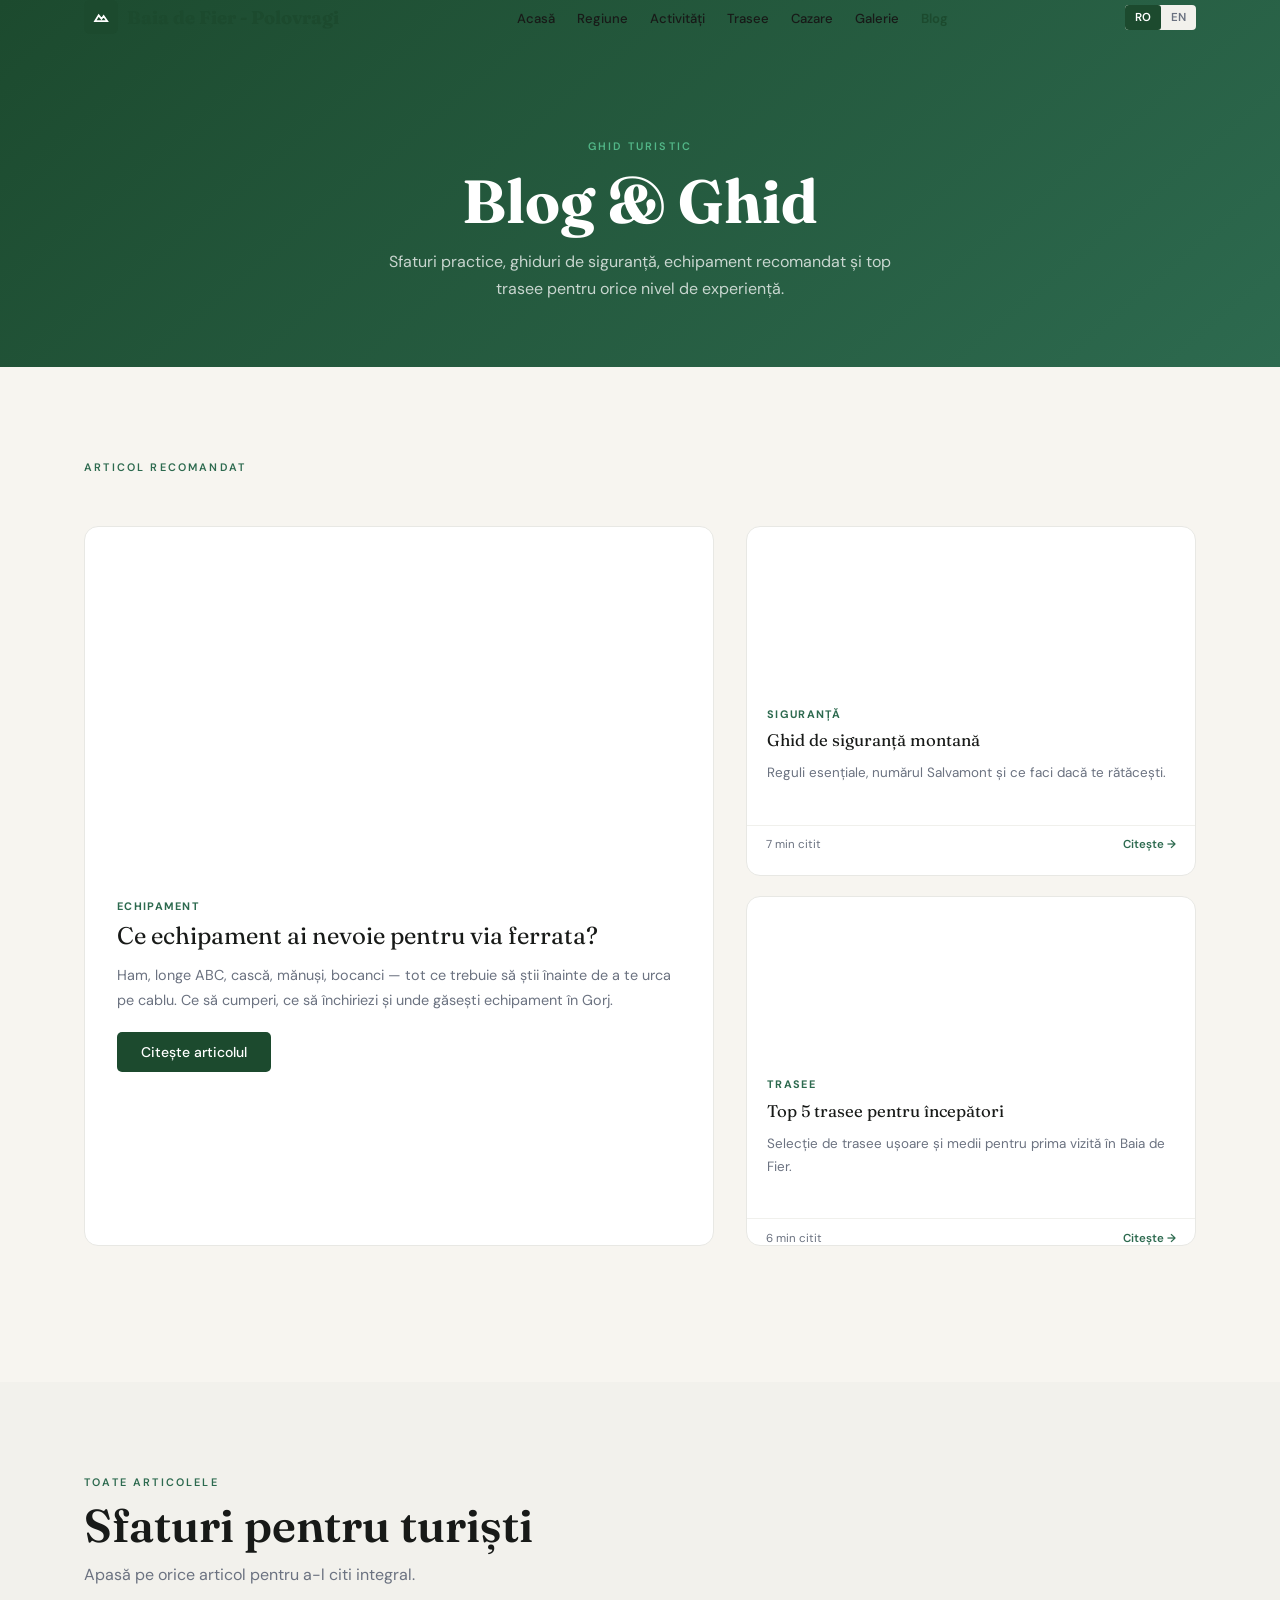
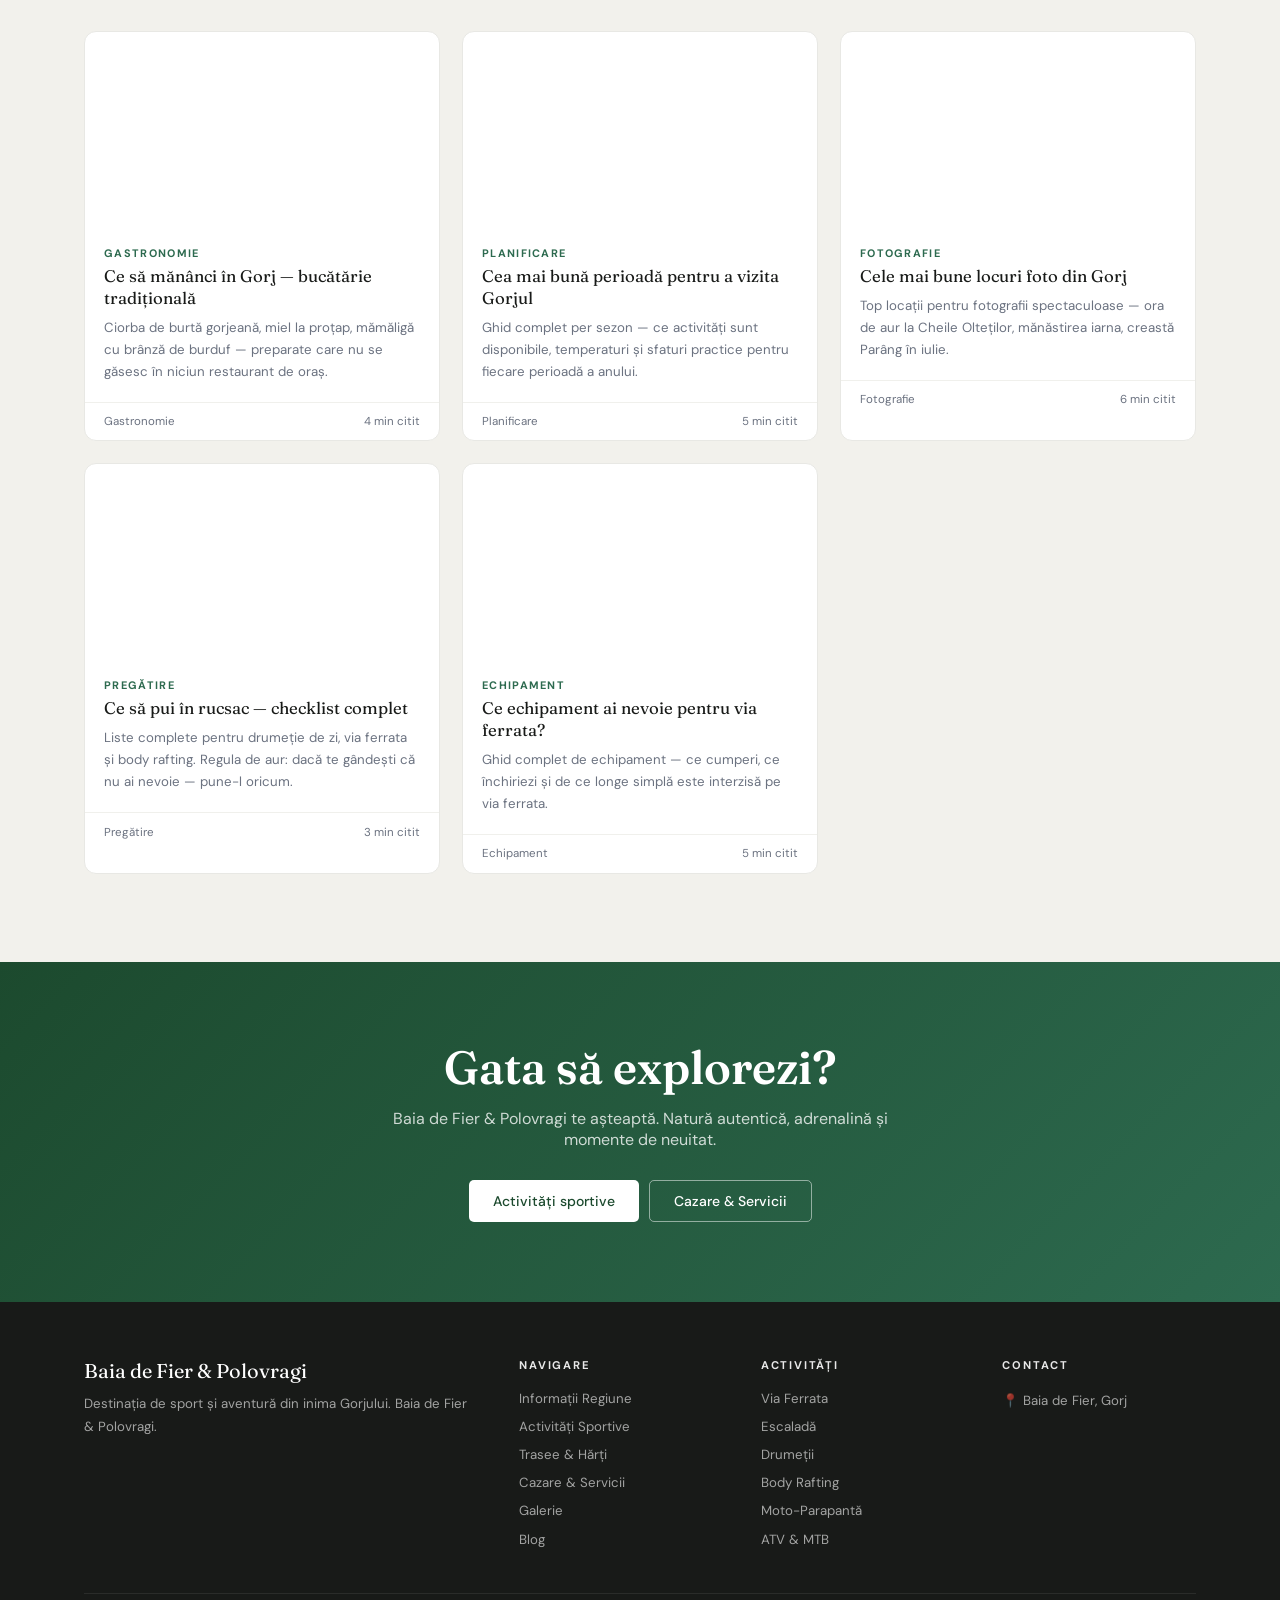
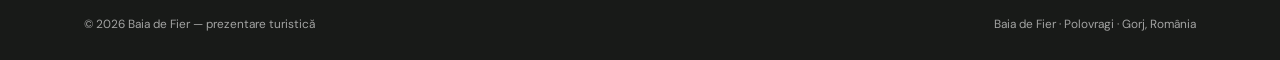
==== commit d98f3c16: "test" ====
--- a/blog.html
+++ b/blog.html
@@ -101,15 +101,7 @@
         <div class="bl-ft"><span data-ro="Planificare" data-en="Planning">Planificare</span><span data-ro="5 min citit" data-en="5 min read">5 min citit</span></div>
       </div>
 
-      <div class="bl-card" onclick="openArticle('family')">
-        <div class="bl-img" style="background-image:url('https://encrypted-tbn0.gstatic.com/images?q=tbn:ANd9GcS_4CjuCdZ4XzBA4hDPydSouZMNAb34M56iOw&s')"></div>
-        <div class="bl-body">
-          <div class="bl-cat" data-ro="Familie" data-en="Family">Familie</div>
-          <div class="bl-title" data-ro="Gorj cu copii — ce activități sunt potrivite?" data-en="Gorj with kids — what activities are suitable?">Gorj cu copii — ce activități sunt potrivite?</div>
-          <div class="bl-exc" data-ro="Ce poți face cu copiii de diferite vârste — de la Peștera Polovragi la via ferrata de la 12 ani. Sfaturi practice pentru familii." data-en="What to do with children of different ages — from Polovragi Cave to via ferrata from age 12. Practical tips for families.">Ce poți face cu copiii de diferite vârste — de la Peștera Polovragi la via ferrata de la 12 ani. Sfaturi practice pentru familii.</div>
-        </div>
-        <div class="bl-ft"><span data-ro="Familie" data-en="Family">Familie</span><span data-ro="5 min citit" data-en="5 min read">5 min citit</span></div>
-      </div>
+
 
       <div class="bl-card" onclick="openArticle('photo')">
         <div class="bl-img" style="background-image:url('https://www.radiooltenia.ro/wp-content/uploads/2024/04/polovragi.jpg')"></div>
